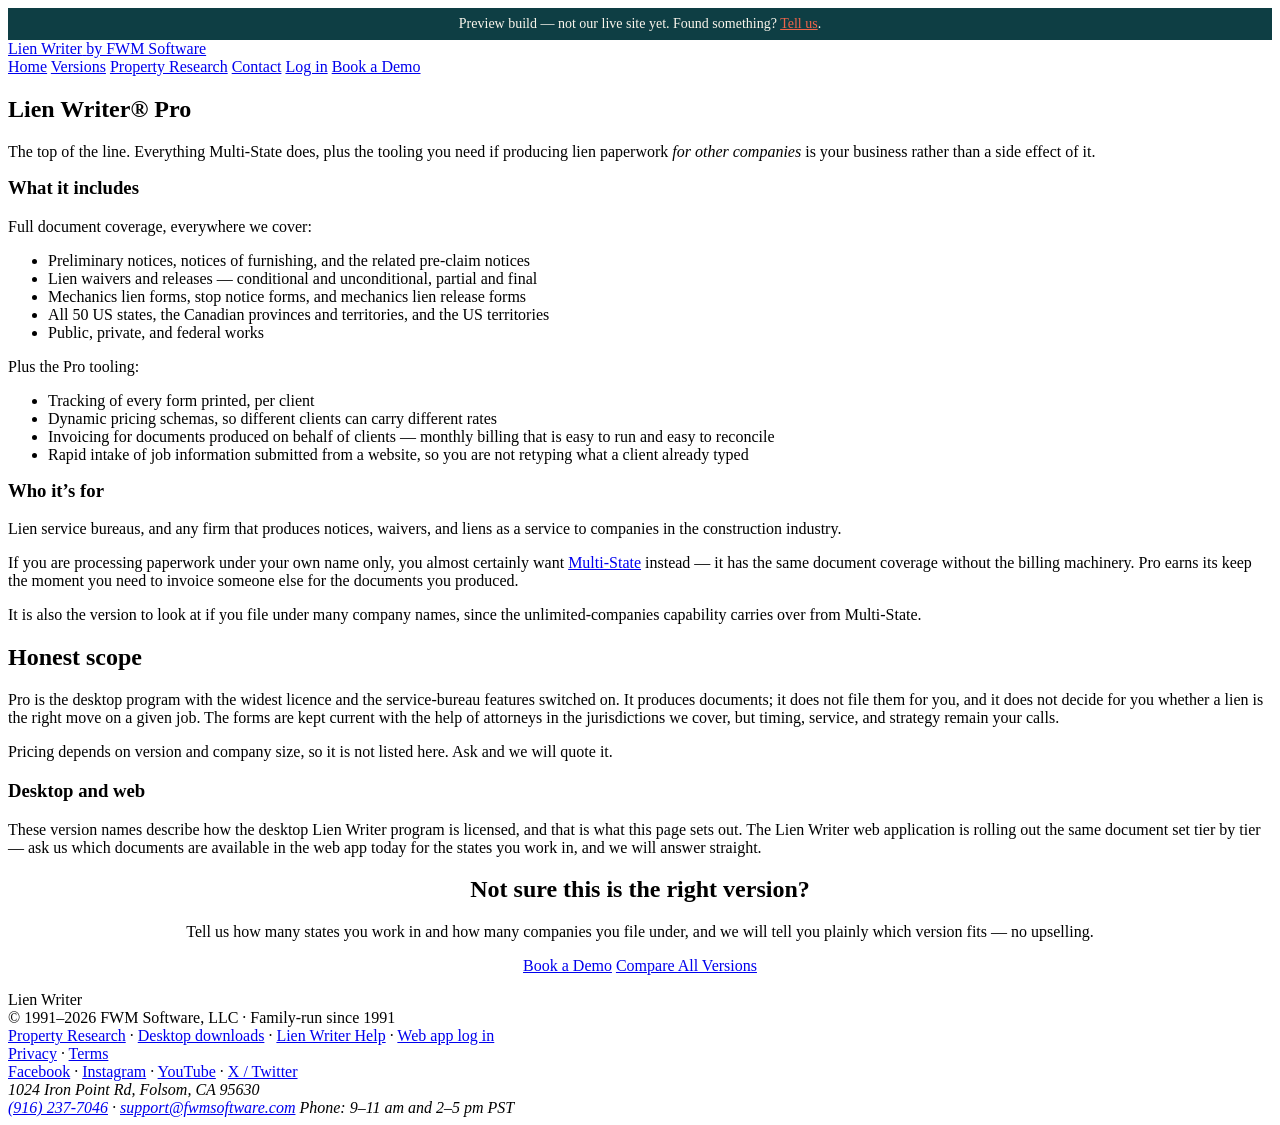
==== lien-writer-pro/index.html @ 01810f4b "Per-version product pages at the legacy URLs The legacy site had eight indexable, keyword-specific p" ====
<!DOCTYPE html>
<html lang="en">
<head>
  <meta name="robots" content="noindex, nofollow">
<meta charset="utf-8">
<meta name="viewport" content="width=device-width, initial-scale=1">
<title>Lien Writer&reg; Pro &mdash; Mechanics Lien Software for Lien Service Professionals | FWM Software</title>
<meta name="description" content="Lien Writer Pro: every mechanics-lien document for all 50 states, the Canadian provinces and territories, and the US territories, plus billing and invoicing tools for firms producing lien paperwork on behalf of clients.">
<link rel="preconnect" href="https://fonts.googleapis.com">
<link rel="preconnect" href="https://fonts.gstatic.com" crossorigin>
<link href="https://fonts.googleapis.com/css2?family=Outfit:wght@400;500;600;700&display=swap" rel="stylesheet">
<link rel="stylesheet" href="../styles.css">
</head>
<body>
  <div style="background:#0E3E44;color:#FAF5EC;text-align:center;padding:8px 16px;font-size:14px">Preview build — not our live site yet. Found something? <a href="../contact.html" style="color:#F0654A">Tell us</a>.</div>

<header class="site-header">
  <div class="shell header-inner">
    <a class="lockup" href="../index.html">
      <span class="lockup-name">Lien Writer</span>
      <span class="lockup-by">by FWM Software</span>
    </a>
    <nav class="site-nav" aria-label="Main">
      <a href="../index.html">Home</a>
      <a href="../versions.html">Versions</a>
      <a href="../property-research.html">Property Research</a>
      <a href="../contact.html">Contact</a>
      <a href="https://app.lienwriter.com">Log in</a>
      <a class="btn btn-accent" href="../contact.html">Book a Demo</a>
    </nav>
  </div>
</header>

<main>
  <section class="page-intro">
    <div class="shell">
      <h1>Lien Writer&reg; Pro</h1>
      <p>The top of the line. Everything Multi-State does, plus the tooling you need if producing lien paperwork <em>for other companies</em> is your business rather than a side effect of it.</p>
    </div>
  </section>

  <section class="section-tight">
    <div class="shell grid-2">
      <div class="card">
        <h3 style="margin-top:0">What it includes</h3>
        <p>Full document coverage, everywhere we cover:</p>
        <ul>
          <li>Preliminary notices, notices of furnishing, and the related pre-claim notices</li>
          <li>Lien waivers and releases &mdash; conditional and unconditional, partial and final</li>
          <li>Mechanics lien forms, stop notice forms, and mechanics lien release forms</li>
          <li>All 50 US states, the Canadian provinces and territories, and the US territories</li>
          <li>Public, private, and federal works</li>
        </ul>
        <p>Plus the Pro tooling:</p>
        <ul>
          <li>Tracking of every form printed, per client</li>
          <li>Dynamic pricing schemas, so different clients can carry different rates</li>
          <li>Invoicing for documents produced on behalf of clients &mdash; monthly billing that is easy to run and easy to reconcile</li>
          <li>Rapid intake of job information submitted from a website, so you are not retyping what a client already typed</li>
        </ul>
      </div>
      <div class="card">
        <h3 style="margin-top:0">Who it&rsquo;s for</h3>
        <p>Lien service bureaus, and any firm that produces notices, waivers, and liens as a service to companies in the construction industry.</p>
        <p>If you are processing paperwork under your own name only, you almost certainly want <a href="../multi-state/">Multi-State</a> instead &mdash; it has the same document coverage without the billing machinery. Pro earns its keep the moment you need to invoice someone else for the documents you produced.</p>
        <p>It is also the version to look at if you file under many company names, since the unlimited-companies capability carries over from Multi-State.</p>
      </div>
    </div>
  </section>

  <section class="section section-card">
    <div class="shell prose">
      <h2>Honest scope</h2>
      <p>Pro is the desktop program with the widest licence and the service-bureau features switched on. It produces documents; it does not file them for you, and it does not decide for you whether a lien is the right move on a given job. The forms are kept current with the help of attorneys in the jurisdictions we cover, but timing, service, and strategy remain your calls.</p>
      <p>Pricing depends on version and company size, so it is not listed here. Ask and we will quote it.</p>
      <div class="callout">
        <h3>Desktop and web</h3>
        <p>These version names describe how the desktop Lien Writer program is licensed, and that is what this page sets out. The Lien Writer web application is rolling out the same document set tier by tier &mdash; ask us which documents are available in the web app today for the states you work in, and we will answer straight.</p>
      </div>
    </div>
  </section>
  <section class="section">
    <div class="shell" style="text-align:center">
      <h2 class="section-title">Not sure this is the right version?</h2>
      <p class="section-sub">Tell us how many states you work in and how many companies you file under, and we will tell you plainly which version fits &mdash; no upselling.</p>
      <p style="margin-top:var(--space-6)">
        <a class="btn btn-accent btn-lg" href="../contact.html">Book a Demo</a>
        <a class="btn btn-outline btn-lg" href="../versions.html" style="margin-left:var(--space-3)">Compare All Versions</a>
      </p>
    </div>
  </section>

</main>

<footer class="site-footer">
  <div class="shell footer-inner">
    <div>
      <div class="lockup-name">Lien Writer</div>
      <div class="footer-line">&copy; 1991&ndash;2026 FWM Software, LLC &middot; Family-run since 1991</div>
    </div>
    <nav class="footer-line" aria-label="More from FWM Software">
      <a href="../property-research.html">Property Research</a> &middot;
      <a href="../downloads.html">Desktop downloads</a> &middot;
      <a href="https://www.lienwriterhelp.com/">Lien Writer Help</a> &middot;
      <a href="https://app.lienwriter.com">Web app log in</a><br>
      <a href="../privacy.html">Privacy</a> &middot;
      <a href="../terms.html">Terms</a>
    </nav>
    <nav class="footer-line" aria-label="Social">
      <a href="https://www.facebook.com/lienwriter" rel="noopener">Facebook</a> &middot;
      <a href="https://www.instagram.com/lienwritersoftware/" rel="noopener">Instagram</a> &middot;
      <a href="https://www.youtube.com/channel/UCjJ4qw9RENUGx04Q4GmMbog" rel="noopener">YouTube</a> &middot;
      <a href="https://twitter.com/Fmoore0001" rel="noopener">X / Twitter</a>
    </nav>
    <address>
      1024 Iron Point Rd, Folsom, CA 95630<br>
      <a href="tel:+19162377046">(916) 237-7046</a> &middot; <a href="mailto:support@fwmsoftware.com">support@fwmsoftware.com</a>
      <span class="footer-hours">Phone: 9&ndash;11 am and 2&ndash;5 pm PST</span>
    </address>
  </div>
</footer>

</body>
</html>
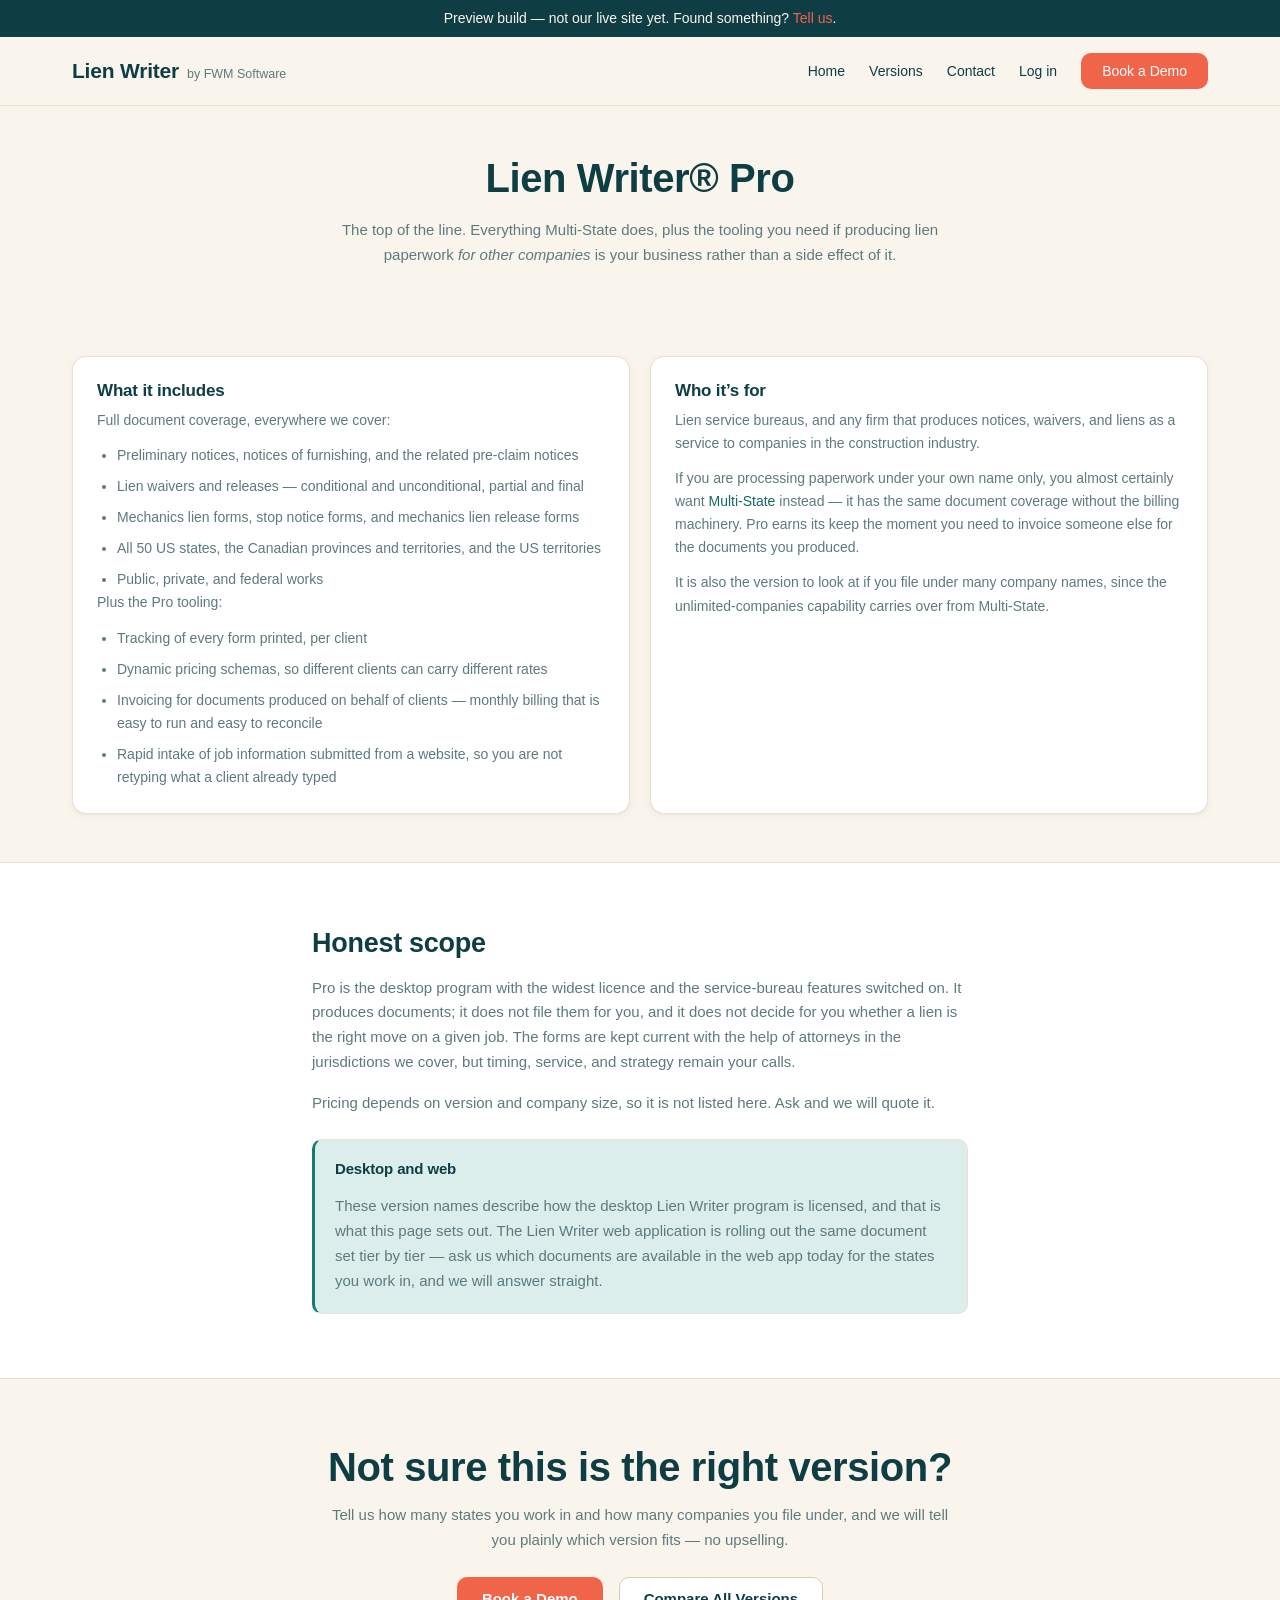
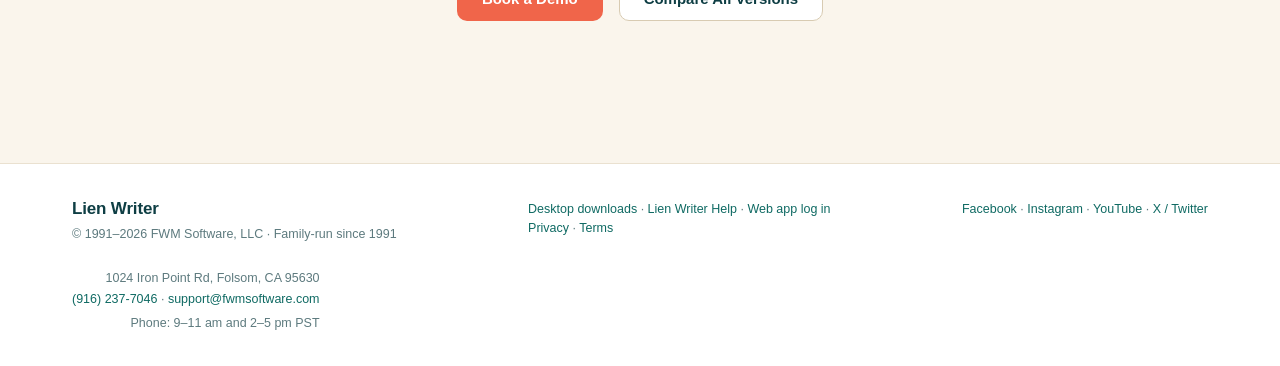
==== commit 33fd7093: "Remove Property Research: we do not offer this service The #316 audit shipped a priced Property Rese" ====
--- a/lien-writer-pro/index.html
+++ b/lien-writer-pro/index.html
@@ -23,7 +23,6 @@
     <nav class="site-nav" aria-label="Main">
       <a href="../index.html">Home</a>
       <a href="../versions.html">Versions</a>
-      <a href="../property-research.html">Property Research</a>
       <a href="../contact.html">Contact</a>
       <a href="https://app.lienwriter.com">Log in</a>
       <a class="btn btn-accent" href="../contact.html">Book a Demo</a>
@@ -99,7 +98,6 @@
       <div class="footer-line">&copy; 1991&ndash;2026 FWM Software, LLC &middot; Family-run since 1991</div>
     </div>
     <nav class="footer-line" aria-label="More from FWM Software">
-      <a href="../property-research.html">Property Research</a> &middot;
       <a href="../downloads.html">Desktop downloads</a> &middot;
       <a href="https://www.lienwriterhelp.com/">Lien Writer Help</a> &middot;
       <a href="https://app.lienwriter.com">Web app log in</a><br>
--- a/styles.css
+++ b/styles.css
@@ -0,0 +1,626 @@
+/* ============================================================
+   fwmsoftware.com — Harbor & Coral
+   Shared stylesheet built from the Lien Writer design tokens.
+   ============================================================ */
+
+:root {
+  /* --- Base palette: Harbor & Coral --- */
+  --sand: #FAF5EC;
+  --deep-harbor: #0E3E44;
+  --harbor-teal: #127C74;
+  --coral: #F0654A;
+  --sunshine: #F9C784;
+
+  /* --- Surfaces --- */
+  --surface-page: #FAF5EC;
+  --surface-card: #FFFFFF;
+  --surface-sidebar: #FDFAF4;
+  --surface-soft: #DCEEEC;
+
+  /* --- Text --- */
+  --text-body: #0E3E44;
+  --text-muted: #5D7A7E;
+  --text-inverse: #FFFFFF;
+  --text-on-primary: #FFFFFF;
+  --text-link: #0F6A63;
+
+  /* --- Brand --- */
+  --brand-primary: #127C74;
+  --brand-primary-hover: #0F6A63;
+  --brand-primary-active: #0C5952;
+  --brand-primary-soft: #DCEEEC;
+  --brand-accent: #F0654A;
+  --brand-accent-hover: #D9573D;
+  --brand-accent-active: #C24B33;
+  --brand-support: #F9C784;
+
+  /* --- Borders --- */
+  --border-default: #EAE1D0;
+  --border-strong: #D8CBB2;
+  --border-input: #D8CBB2;
+
+  /* --- Status (job lifecycle) --- */
+  --status-pending-bg: #FBEFD5;
+  --status-pending-fg: #91660D;
+  --status-processed-bg: #E7EBEE;
+  --status-processed-fg: #526471;
+  --status-submitted-bg: #DCEEEC;
+  --status-submitted-fg: #0F6A63;
+  --status-paid-bg: #E0F0E4;
+  --status-paid-fg: #2B6D45;
+
+  /* --- Feedback --- */
+  --success: #2B6D45;
+  --focus-ring: rgba(18, 124, 116, 0.3);
+
+  /* --- Dark marketing section: no --espresso token in colors.css,
+         so the compliance block uses Deep Harbor per the guide. --- */
+  --espresso: #0E3E44;
+
+  /* --- Type --- */
+  --font-display: 'Outfit', -apple-system, BlinkMacSystemFont, 'Segoe UI', sans-serif;
+  --font-ui: 'Outfit', -apple-system, BlinkMacSystemFont, 'Segoe UI', sans-serif;
+  --text-xs: 11.5px;
+  --text-sm: 12.5px;
+  --text-base: 14px;
+  --text-md: 15px;
+  --text-lg: 17px;
+  --text-xl: 21px;
+  --text-2xl: 27px;
+  --text-3xl: 40px;
+  --text-hero: 56px;
+  --leading-tight: 1.2;
+  --leading-normal: 1.5;
+  --leading-relaxed: 1.65;
+  --tracking-display: -0.01em;
+  --tracking-caps: 0.04em;
+
+  /* --- Space, radius, size --- */
+  --space-1: 4px;  --space-2: 8px;  --space-3: 12px; --space-4: 16px;
+  --space-5: 20px; --space-6: 24px; --space-8: 32px; --space-10: 40px;
+  --space-12: 48px; --space-16: 64px;
+  --radius-sm: 6px;
+  --radius-md: 10px;
+  --radius-lg: 14px;
+  --radius-pill: 999px;
+  --control-height: 36px;
+  --control-height-lg: 44px;
+
+  /* --- Effects --- */
+  --shadow-card: 0 1px 2px rgba(51, 38, 26, 0.04), 0 2px 8px rgba(51, 38, 26, 0.05);
+  --shadow-raised: 0 4px 16px rgba(51, 38, 26, 0.10);
+  --shadow-overlay: 0 12px 40px rgba(51, 38, 26, 0.18);
+  --duration-fast: 0.15s;
+  --duration-base: 0.2s;
+}
+
+/* ---------- Base ---------- */
+
+* { box-sizing: border-box; }
+
+body {
+  margin: 0;
+  background: var(--surface-page);
+  font-family: var(--font-ui);
+  color: var(--text-body);
+  font-size: var(--text-base);
+  line-height: var(--leading-normal);
+  -webkit-font-smoothing: antialiased;
+  text-rendering: optimizeLegibility;
+}
+
+a { color: var(--text-link); text-decoration: none; }
+a:hover { color: var(--brand-primary-hover); text-decoration: underline; }
+
+h1, h2, h3 {
+  font-family: var(--font-display);
+  letter-spacing: var(--tracking-display);
+  line-height: var(--leading-tight);
+  margin: 0;
+}
+
+.shell {
+  max-width: 1200px;
+  margin: 0 auto;
+  padding-left: var(--space-8);
+  padding-right: var(--space-8);
+}
+
+/* ---------- Buttons ---------- */
+
+.btn {
+  display: inline-flex;
+  align-items: center;
+  justify-content: center;
+  height: var(--control-height);
+  padding: 0 var(--space-5);
+  border-radius: var(--radius-md);
+  border: 1px solid transparent;
+  font-family: var(--font-ui);
+  font-size: var(--text-base);
+  font-weight: 600;
+  cursor: pointer;
+  white-space: nowrap;
+  transition: background var(--duration-fast) ease, border-color var(--duration-fast) ease, color var(--duration-fast) ease;
+}
+.btn:hover { text-decoration: none; }
+.btn-lg { height: var(--control-height-lg); padding: 0 var(--space-6); font-size: var(--text-md); }
+
+.btn-primary { background: var(--brand-primary); color: var(--text-on-primary); }
+.btn-primary:hover { background: var(--brand-primary-hover); color: var(--text-on-primary); }
+.btn-primary:active { background: var(--brand-primary-active); }
+
+/* Coral — the strongest CTA only */
+.btn-accent { background: var(--brand-accent); color: var(--text-on-primary); }
+.btn-accent:hover { background: var(--brand-accent-hover); color: var(--text-on-primary); }
+.btn-accent:active { background: var(--brand-accent-active); }
+
+.btn-outline { background: var(--surface-card); border-color: var(--border-strong); color: var(--text-body); }
+.btn-outline:hover { border-color: var(--brand-primary); color: var(--brand-primary); }
+
+.btn:focus-visible, input:focus-visible, textarea:focus-visible {
+  outline: none;
+  border-color: var(--brand-primary);
+  box-shadow: 0 0 0 3px var(--focus-ring);
+}
+
+/* ---------- Header ---------- */
+
+.site-header {
+  background: var(--surface-page);
+  border-bottom: 1px solid var(--border-default);
+}
+.header-inner {
+  display: flex;
+  align-items: center;
+  justify-content: space-between;
+  gap: var(--space-6);
+  flex-wrap: wrap;
+  padding-top: var(--space-4);
+  padding-bottom: var(--space-4);
+}
+.lockup { display: inline-flex; align-items: baseline; gap: var(--space-2); }
+.lockup:hover { text-decoration: none; }
+.lockup-name {
+  font-family: var(--font-display);
+  font-size: var(--text-xl);
+  font-weight: 600;
+  letter-spacing: var(--tracking-display);
+  color: var(--text-body);
+}
+.lockup-by { font-size: var(--text-sm); color: var(--text-muted); }
+
+.site-nav { display: flex; align-items: center; gap: var(--space-6); flex-wrap: wrap; }
+.site-nav > a { font-weight: 500; color: var(--text-body); }
+.site-nav > a:hover { color: var(--brand-primary); text-decoration: none; }
+.site-nav > a[aria-current="page"] { color: var(--brand-primary); }
+.site-nav .btn { color: var(--text-on-primary); }
+
+/* ---------- Sections ---------- */
+
+.section { padding: var(--space-16) 0; }
+.section-tight { padding: var(--space-12) 0; }
+.section-card {
+  background: var(--surface-card);
+  border-top: 1px solid var(--border-default);
+  border-bottom: 1px solid var(--border-default);
+}
+.section-title {
+  text-align: center;
+  font-size: var(--text-3xl);
+  font-weight: 600;
+}
+.section-sub {
+  margin: var(--space-3) auto 0;
+  max-width: 620px;
+  text-align: center;
+  color: var(--text-muted);
+  font-size: var(--text-md);
+  line-height: var(--leading-relaxed);
+}
+
+/* ---------- Hero ---------- */
+
+.hero { padding: var(--space-12) 0 var(--space-16); text-align: center; }
+.hero h1 {
+  margin: 0 auto;
+  max-width: 820px;
+  font-size: var(--text-hero);
+  font-weight: 600;
+  line-height: 1.08;
+}
+.hero-sub {
+  margin: var(--space-5) auto 0;
+  max-width: 560px;
+  font-size: var(--text-lg);
+  color: var(--text-muted);
+  line-height: var(--leading-relaxed);
+}
+.hero-ctas {
+  display: flex;
+  gap: var(--space-3);
+  justify-content: center;
+  flex-wrap: wrap;
+  margin-top: var(--space-8);
+}
+
+/* Browser frame + app mock */
+.browser-frame {
+  margin: var(--space-12) auto 0;
+  max-width: 980px;
+  border-radius: var(--radius-lg);
+  border: 1px solid var(--border-default);
+  box-shadow: var(--shadow-overlay);
+  overflow: hidden;
+  background: var(--surface-card);
+  text-align: left;
+}
+.browser-bar {
+  display: flex;
+  align-items: center;
+  gap: 6px;
+  padding: 10px 14px;
+  border-bottom: 1px solid var(--border-default);
+  background: var(--surface-page);
+}
+.browser-dot { width: 10px; height: 10px; border-radius: 50%; }
+.browser-dot.d1 { background: #E86A4E; }
+.browser-dot.d2 { background: #E89B2E; }
+.browser-dot.d3 { background: #7FA98C; }
+.browser-url { margin-left: var(--space-3); font-size: var(--text-sm); color: var(--text-muted); }
+
+.app-mock { display: flex; min-height: 430px; font-size: var(--text-sm); }
+.mock-sidebar {
+  width: 184px;
+  flex-shrink: 0;
+  background: var(--surface-sidebar);
+  border-right: 1px solid var(--border-default);
+  padding: var(--space-4) var(--space-3);
+}
+.mock-lockup { padding: 0 var(--space-2) var(--space-4); }
+.mock-lockup strong {
+  display: block;
+  font-family: var(--font-display);
+  font-size: var(--text-lg);
+  font-weight: 600;
+  letter-spacing: var(--tracking-display);
+}
+.mock-lockup span { font-size: var(--text-xs); color: var(--text-muted); }
+.mock-nav { display: flex; flex-direction: column; gap: 2px; }
+.mock-nav span {
+  padding: 7px var(--space-2);
+  border-radius: var(--radius-sm);
+  color: var(--text-muted);
+  font-weight: 500;
+}
+.mock-nav .active { background: var(--surface-soft); color: var(--text-link); font-weight: 600; }
+
+.mock-main { flex: 1; background: var(--surface-page); padding: var(--space-4); min-width: 0; }
+.mock-title { font-family: var(--font-display); font-size: var(--text-md); font-weight: 600; margin-bottom: var(--space-3); }
+.mock-stats { display: grid; grid-template-columns: repeat(3, 1fr); gap: var(--space-3); }
+.mock-stat {
+  background: var(--surface-card);
+  border: 1px solid var(--border-default);
+  border-radius: var(--radius-md);
+  padding: var(--space-3) var(--space-4);
+  box-shadow: var(--shadow-card);
+}
+.mock-stat b {
+  display: block;
+  font-family: var(--font-display);
+  font-size: var(--text-xl);
+  font-weight: 600;
+}
+.mock-stat span { color: var(--text-muted); font-size: var(--text-xs); }
+
+.mock-table {
+  margin-top: var(--space-3);
+  background: var(--surface-card);
+  border: 1px solid var(--border-default);
+  border-radius: var(--radius-md);
+  box-shadow: var(--shadow-card);
+  overflow: hidden;
+}
+.mock-row {
+  display: grid;
+  grid-template-columns: 2.2fr 0.7fr 1fr 1.1fr;
+  gap: var(--space-2);
+  align-items: center;
+  padding: 0 var(--space-4);
+  height: 42px;
+  border-top: 1px solid var(--border-default);
+}
+.mock-row:first-child {
+  border-top: none;
+  height: 34px;
+  font-size: var(--text-xs);
+  font-weight: 600;
+  text-transform: uppercase;
+  letter-spacing: var(--tracking-caps);
+  color: var(--text-muted);
+}
+.mock-amount { text-align: right; font-variant-numeric: tabular-nums; }
+.mock-row .mock-amount:nth-child(3) { text-align: right; }
+
+.pill {
+  justify-self: end;
+  display: inline-block;
+  padding: 2px 10px;
+  border-radius: var(--radius-pill);
+  font-size: var(--text-xs);
+  font-weight: 600;
+}
+.pill-pending { background: var(--status-pending-bg); color: var(--status-pending-fg); }
+.pill-processed { background: var(--status-processed-bg); color: var(--status-processed-fg); }
+.pill-submitted { background: var(--status-submitted-bg); color: var(--status-submitted-fg); }
+.pill-paid { background: var(--status-paid-bg); color: var(--status-paid-fg); }
+
+/* ---------- Trust bar ---------- */
+
+.trust-grid {
+  display: grid;
+  grid-template-columns: repeat(3, 1fr);
+  gap: var(--space-6);
+  text-align: center;
+  padding: var(--space-6) 0;
+}
+.trust-grid b {
+  display: block;
+  font-family: var(--font-display);
+  font-size: var(--text-2xl);
+  font-weight: 600;
+}
+.trust-grid span { font-size: var(--text-sm); color: var(--text-muted); }
+
+/* ---------- Cards & grids ---------- */
+
+.grid-3 { display: grid; grid-template-columns: repeat(3, 1fr); gap: var(--space-5); margin-top: var(--space-10); }
+.grid-2 { display: grid; grid-template-columns: repeat(2, 1fr); gap: var(--space-5); margin-top: var(--space-10); }
+
+.card {
+  background: var(--surface-card);
+  border: 1px solid var(--border-default);
+  border-radius: var(--radius-lg);
+  padding: var(--space-6);
+  box-shadow: var(--shadow-card);
+}
+.card h3 { font-size: var(--text-lg); font-weight: 700; margin: var(--space-4) 0 var(--space-2); }
+.card p { margin: 0; color: var(--text-muted); line-height: var(--leading-relaxed); }
+
+.step-badge {
+  display: inline-flex;
+  align-items: center;
+  justify-content: center;
+  width: 44px;
+  height: 44px;
+  border-radius: 50%;
+  background: var(--brand-primary-soft);
+  color: var(--text-link);
+  font-family: var(--font-display);
+  font-size: var(--text-lg);
+  font-weight: 600;
+}
+
+/* Feature grid tiles sit on sand inside the white band */
+.feature {
+  background: var(--surface-page);
+  border: 1px solid var(--border-default);
+  border-radius: var(--radius-md);
+  padding: var(--space-5);
+  box-shadow: none;
+}
+.feature h3 { margin: 0 0 var(--space-1); font-size: var(--text-md); font-weight: 700; }
+.tag-soon {
+  margin-left: var(--space-2);
+  vertical-align: 2px;
+  display: inline-block;
+  padding: 2px 8px;
+  border-radius: var(--radius-pill);
+  font-size: var(--text-xs);
+  font-weight: 600;
+  background: var(--status-pending-bg);
+  color: var(--status-pending-fg);
+}
+
+/* ---------- Testimonials ---------- */
+
+.quote-card { margin: 0; }
+.quote-card blockquote {
+  margin: 0;
+  font-family: var(--font-display);
+  font-size: var(--text-xl);
+  font-weight: 500;
+  line-height: 1.45;
+}
+.quote-card figcaption { margin-top: var(--space-4); font-size: var(--text-sm); color: var(--text-muted); }
+.quote-card figcaption strong { color: var(--text-body); font-weight: 700; }
+
+/* ---------- Compliance (the one dark section) ---------- */
+
+.compliance { background: var(--espresso); color: var(--text-inverse); }
+.compliance-inner {
+  display: grid;
+  grid-template-columns: 1.2fr 1fr;
+  gap: var(--space-12);
+  align-items: center;
+  padding: var(--space-16) 0;
+}
+.compliance h2 { font-size: var(--text-3xl); font-weight: 600; }
+.compliance p {
+  margin: var(--space-4) 0 0;
+  max-width: 520px;
+  font-size: var(--text-md);
+  line-height: var(--leading-relaxed);
+  opacity: 0.82;
+}
+.compliance-stats { display: grid; grid-template-columns: 1fr 1fr; gap: var(--space-3); }
+.compliance-stat {
+  border: 1px solid rgba(255, 255, 255, 0.18);
+  border-radius: var(--radius-md);
+  padding: var(--space-4);
+}
+.compliance-stat b {
+  display: block;
+  font-family: var(--font-display);
+  font-size: var(--text-2xl);
+  font-weight: 600;
+}
+.compliance-stat span { font-size: var(--text-sm); opacity: 0.75; }
+
+/* ---------- Forms ---------- */
+
+.form-card { max-width: 620px; margin: 0 auto; padding: var(--space-8); }
+.form-card h2 { text-align: center; font-size: var(--text-2xl); font-weight: 600; }
+.form-card .form-lede {
+  margin: var(--space-2) 0 var(--space-6);
+  text-align: center;
+  color: var(--text-muted);
+}
+.form-grid { display: grid; grid-template-columns: 1fr 1fr; gap: var(--space-4); }
+.field { display: flex; flex-direction: column; gap: var(--space-1); margin-bottom: var(--space-4); }
+.field label { font-size: var(--text-sm); font-weight: 600; }
+.field input, .field textarea {
+  font-family: var(--font-ui);
+  font-size: var(--text-base);
+  color: var(--text-body);
+  background: var(--surface-card);
+  border: 1px solid var(--border-input);
+  border-radius: var(--radius-md);
+  height: var(--control-height);
+  padding: 0 var(--space-3);
+  transition: border-color var(--duration-fast) ease, box-shadow var(--duration-fast) ease;
+}
+.field textarea { height: auto; min-height: 96px; padding: var(--space-2) var(--space-3); resize: vertical; }
+.form-note {
+  margin-top: var(--space-4);
+  text-align: center;
+  font-weight: 600;
+  color: var(--success);
+}
+
+/* ---------- Page intros & contact ---------- */
+
+.page-intro { padding: var(--space-12) 0 0; text-align: center; }
+.page-intro h1 { font-size: var(--text-3xl); font-weight: 600; }
+.page-intro p {
+  margin: var(--space-4) auto 0;
+  max-width: 640px;
+  color: var(--text-muted);
+  font-size: var(--text-md);
+  line-height: var(--leading-relaxed);
+}
+
+.contact-list { list-style: none; margin: var(--space-5) 0 0; padding: 0; }
+.contact-list li { margin-bottom: var(--space-3); }
+.contact-list .contact-label {
+  display: block;
+  font-size: var(--text-xs);
+  font-weight: 600;
+  text-transform: uppercase;
+  letter-spacing: var(--tracking-caps);
+  color: var(--text-muted);
+}
+.contact-list .contact-value { font-size: var(--text-md); font-weight: 500; }
+
+.version-cta { margin-top: var(--space-5); }
+.card .lede { color: var(--text-body); font-weight: 500; margin-bottom: var(--space-2); }
+
+/* Lists inside cards read as prose, not as UI */
+.card ul {
+  margin: var(--space-3) 0 0;
+  padding-left: var(--space-5);
+  color: var(--text-muted);
+  line-height: var(--leading-relaxed);
+}
+.card li { margin-bottom: var(--space-2); }
+.card li:last-child { margin-bottom: 0; }
+.card p + p { margin-top: var(--space-3); }
+
+/* ---------- Callout: advisory and placeholder notices ---------- */
+
+.callout {
+  background: var(--brand-primary-soft);
+  border: 1px solid var(--border-default);
+  border-left: 3px solid var(--brand-primary);
+  border-radius: var(--radius-md);
+  padding: var(--space-5);
+  margin-top: var(--space-6);
+}
+.callout h3 { font-size: var(--text-md); font-weight: 700; margin: 0 0 var(--space-2); }
+.callout p { margin: 0; color: var(--text-body); line-height: var(--leading-relaxed); }
+.callout p + p { margin-top: var(--space-3); }
+
+/* ---------- Price tiles ---------- */
+
+.price-grid { display: grid; grid-template-columns: 1fr 1fr; gap: var(--space-5); margin-top: var(--space-8); }
+.price {
+  background: var(--surface-card);
+  border: 1px solid var(--border-default);
+  border-radius: var(--radius-lg);
+  padding: var(--space-6);
+  box-shadow: var(--shadow-card);
+  text-align: center;
+}
+.price b {
+  display: block;
+  font-family: var(--font-display);
+  font-size: var(--text-3xl);
+  font-weight: 600;
+}
+.price span { color: var(--text-muted); font-size: var(--text-sm); }
+
+/* ---------- Prose blocks (legal, downloads, long copy) ---------- */
+
+.prose { max-width: 720px; margin: 0 auto; }
+.prose h2 { font-size: var(--text-2xl); font-weight: 600; margin-top: var(--space-10); }
+.prose h2:first-child { margin-top: 0; }
+.prose p, .prose li { color: var(--text-muted); font-size: var(--text-md); line-height: var(--leading-relaxed); }
+.prose p { margin: var(--space-4) 0 0; }
+.prose ul { margin: var(--space-4) 0 0; padding-left: var(--space-6); }
+.prose li { margin-bottom: var(--space-2); }
+
+/* ---------- Footer ---------- */
+
+.site-footer {
+  border-top: 1px solid var(--border-default);
+  background: var(--surface-card);
+  margin-top: var(--space-16);
+}
+.footer-inner {
+  display: flex;
+  align-items: flex-start;
+  justify-content: space-between;
+  gap: var(--space-6);
+  flex-wrap: wrap;
+  padding-top: var(--space-8);
+  padding-bottom: var(--space-8);
+}
+.footer-inner .lockup-name { font-size: var(--text-lg); }
+.footer-line { margin-top: var(--space-1); font-size: var(--text-sm); color: var(--text-muted); }
+.footer-hours { display: block; margin-top: var(--space-1); }
+.site-footer address {
+  font-style: normal;
+  font-size: var(--text-sm);
+  color: var(--text-muted);
+  text-align: right;
+  line-height: var(--leading-relaxed);
+}
+
+/* ---------- Responsive ---------- */
+
+@media (max-width: 920px) {
+  .hero h1 { font-size: var(--text-3xl); }
+  .section-title, .compliance h2, .page-intro h1 { font-size: var(--text-2xl); }
+  .grid-3, .trust-grid { grid-template-columns: 1fr 1fr; }
+  .compliance-inner { grid-template-columns: 1fr; gap: var(--space-8); }
+  .mock-sidebar { display: none; }
+}
+
+@media (max-width: 620px) {
+  .shell { padding-left: var(--space-4); padding-right: var(--space-4); }
+  .grid-3, .grid-2, .trust-grid, .form-grid, .mock-stats, .price-grid { grid-template-columns: 1fr; }
+  .mock-row { grid-template-columns: 1.8fr 0.6fr 1fr; }
+  .mock-row .mock-amount { display: none; }
+  .footer-inner { flex-direction: column; }
+  .site-footer address { text-align: left; }
+}
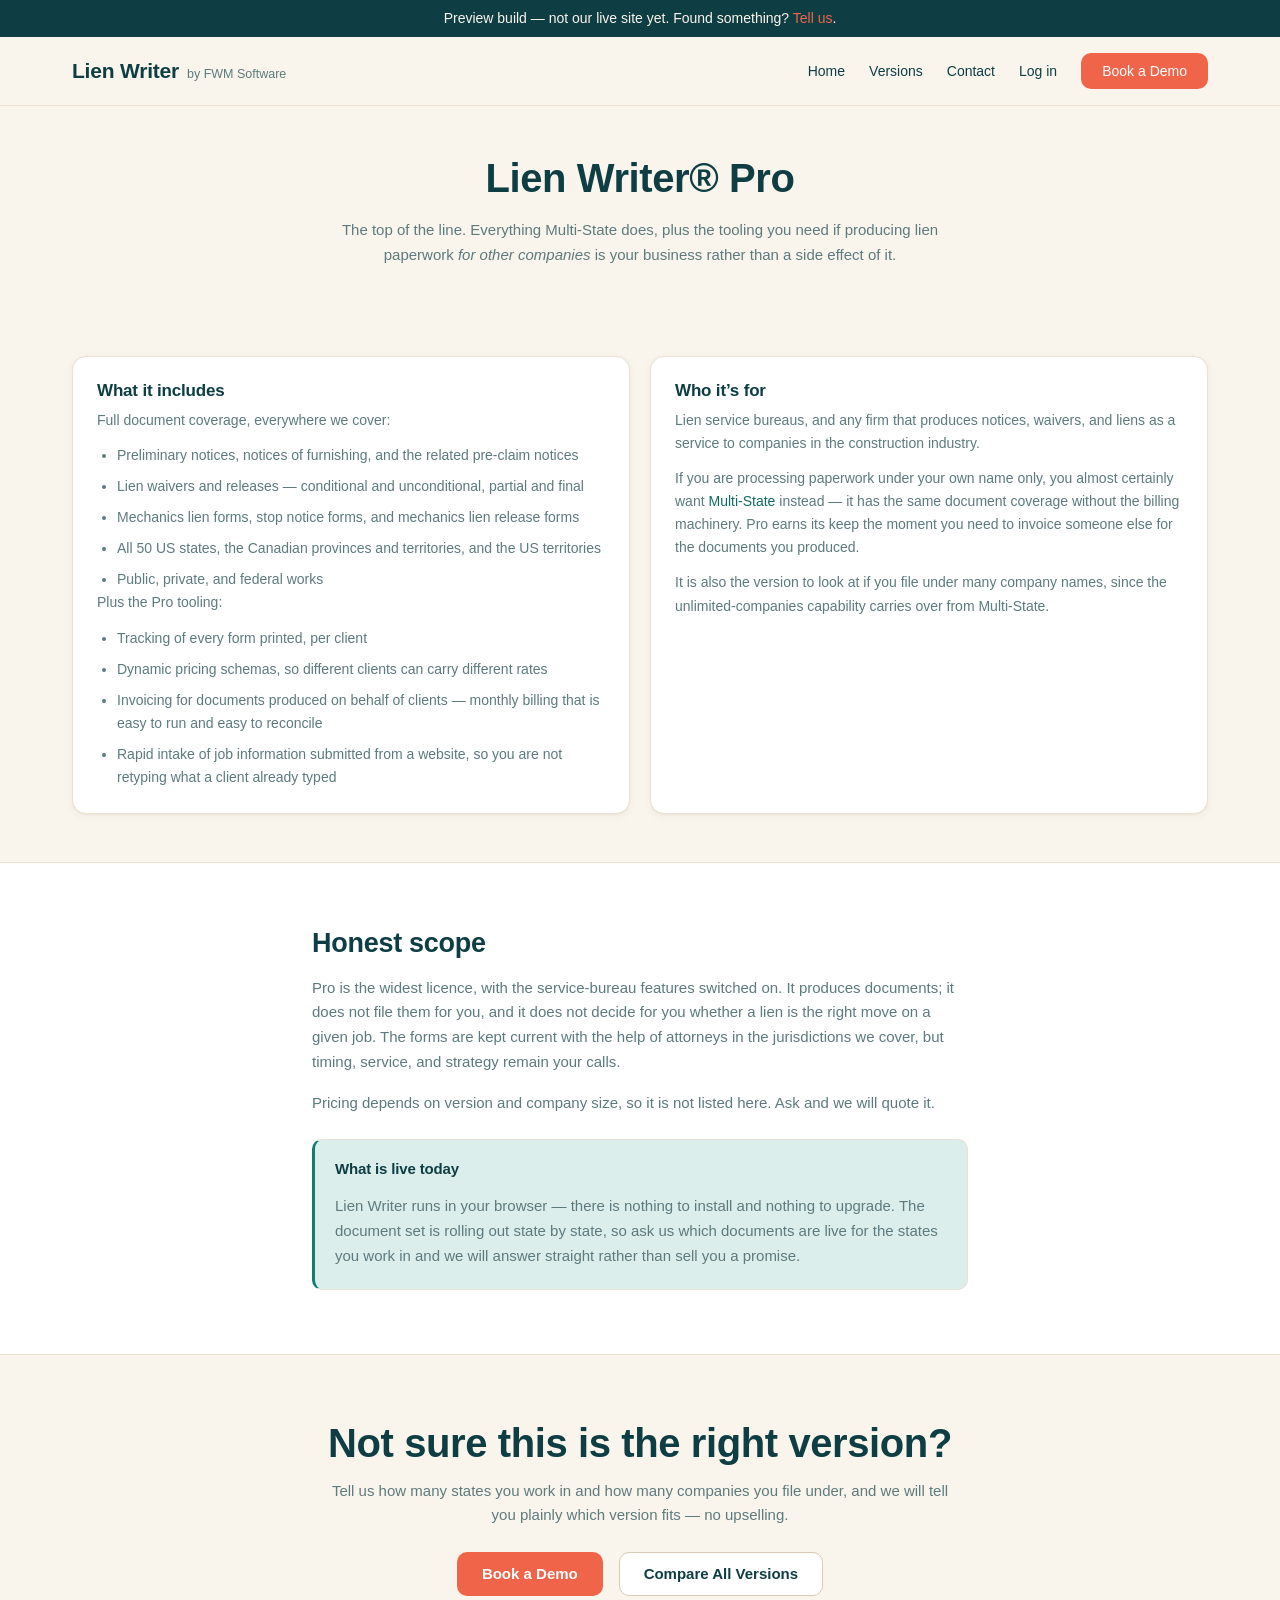
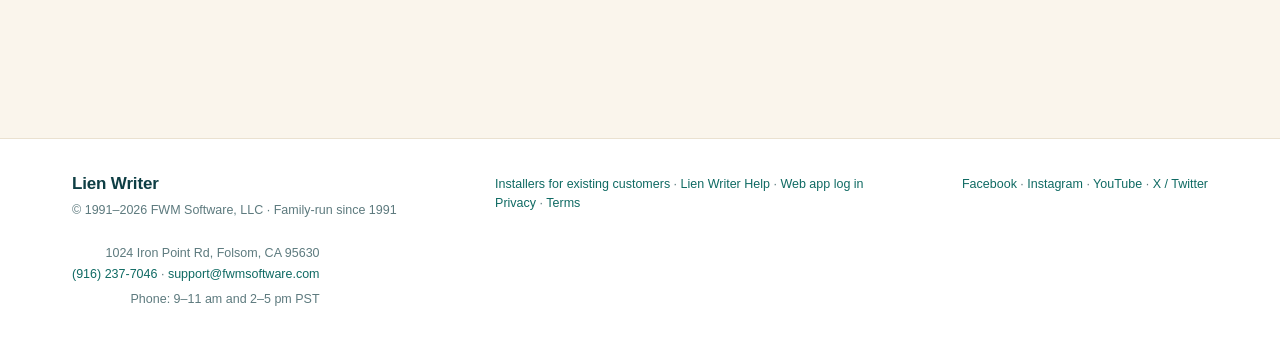
==== commit 44eeb502: "Web-only rebuild: home page, version pages, Cloudflare Pages config Franklin, 2026-08-03: only the w" ====
--- a/lien-writer-pro/index.html
+++ b/lien-writer-pro/index.html
@@ -70,11 +70,11 @@
   <section class="section section-card">
     <div class="shell prose">
       <h2>Honest scope</h2>
-      <p>Pro is the desktop program with the widest licence and the service-bureau features switched on. It produces documents; it does not file them for you, and it does not decide for you whether a lien is the right move on a given job. The forms are kept current with the help of attorneys in the jurisdictions we cover, but timing, service, and strategy remain your calls.</p>
+      <p>Pro is the widest licence, with the service-bureau features switched on. It produces documents; it does not file them for you, and it does not decide for you whether a lien is the right move on a given job. The forms are kept current with the help of attorneys in the jurisdictions we cover, but timing, service, and strategy remain your calls.</p>
       <p>Pricing depends on version and company size, so it is not listed here. Ask and we will quote it.</p>
       <div class="callout">
-        <h3>Desktop and web</h3>
-        <p>These version names describe how the desktop Lien Writer program is licensed, and that is what this page sets out. The Lien Writer web application is rolling out the same document set tier by tier &mdash; ask us which documents are available in the web app today for the states you work in, and we will answer straight.</p>
+        <h3>What is live today</h3>
+        <p>Lien Writer runs in your browser &mdash; there is nothing to install and nothing to upgrade. The document set is rolling out state by state, so ask us which documents are live for the states you work in and we will answer straight rather than sell you a promise.</p>
       </div>
     </div>
   </section>
@@ -98,7 +98,7 @@
       <div class="footer-line">&copy; 1991&ndash;2026 FWM Software, LLC &middot; Family-run since 1991</div>
     </div>
     <nav class="footer-line" aria-label="More from FWM Software">
-      <a href="../downloads.html">Desktop downloads</a> &middot;
+      <a href="../downloads.html">Installers for existing customers</a> &middot;
       <a href="https://www.lienwriterhelp.com/">Lien Writer Help</a> &middot;
       <a href="https://app.lienwriter.com">Web app log in</a><br>
       <a href="../privacy.html">Privacy</a> &middot;
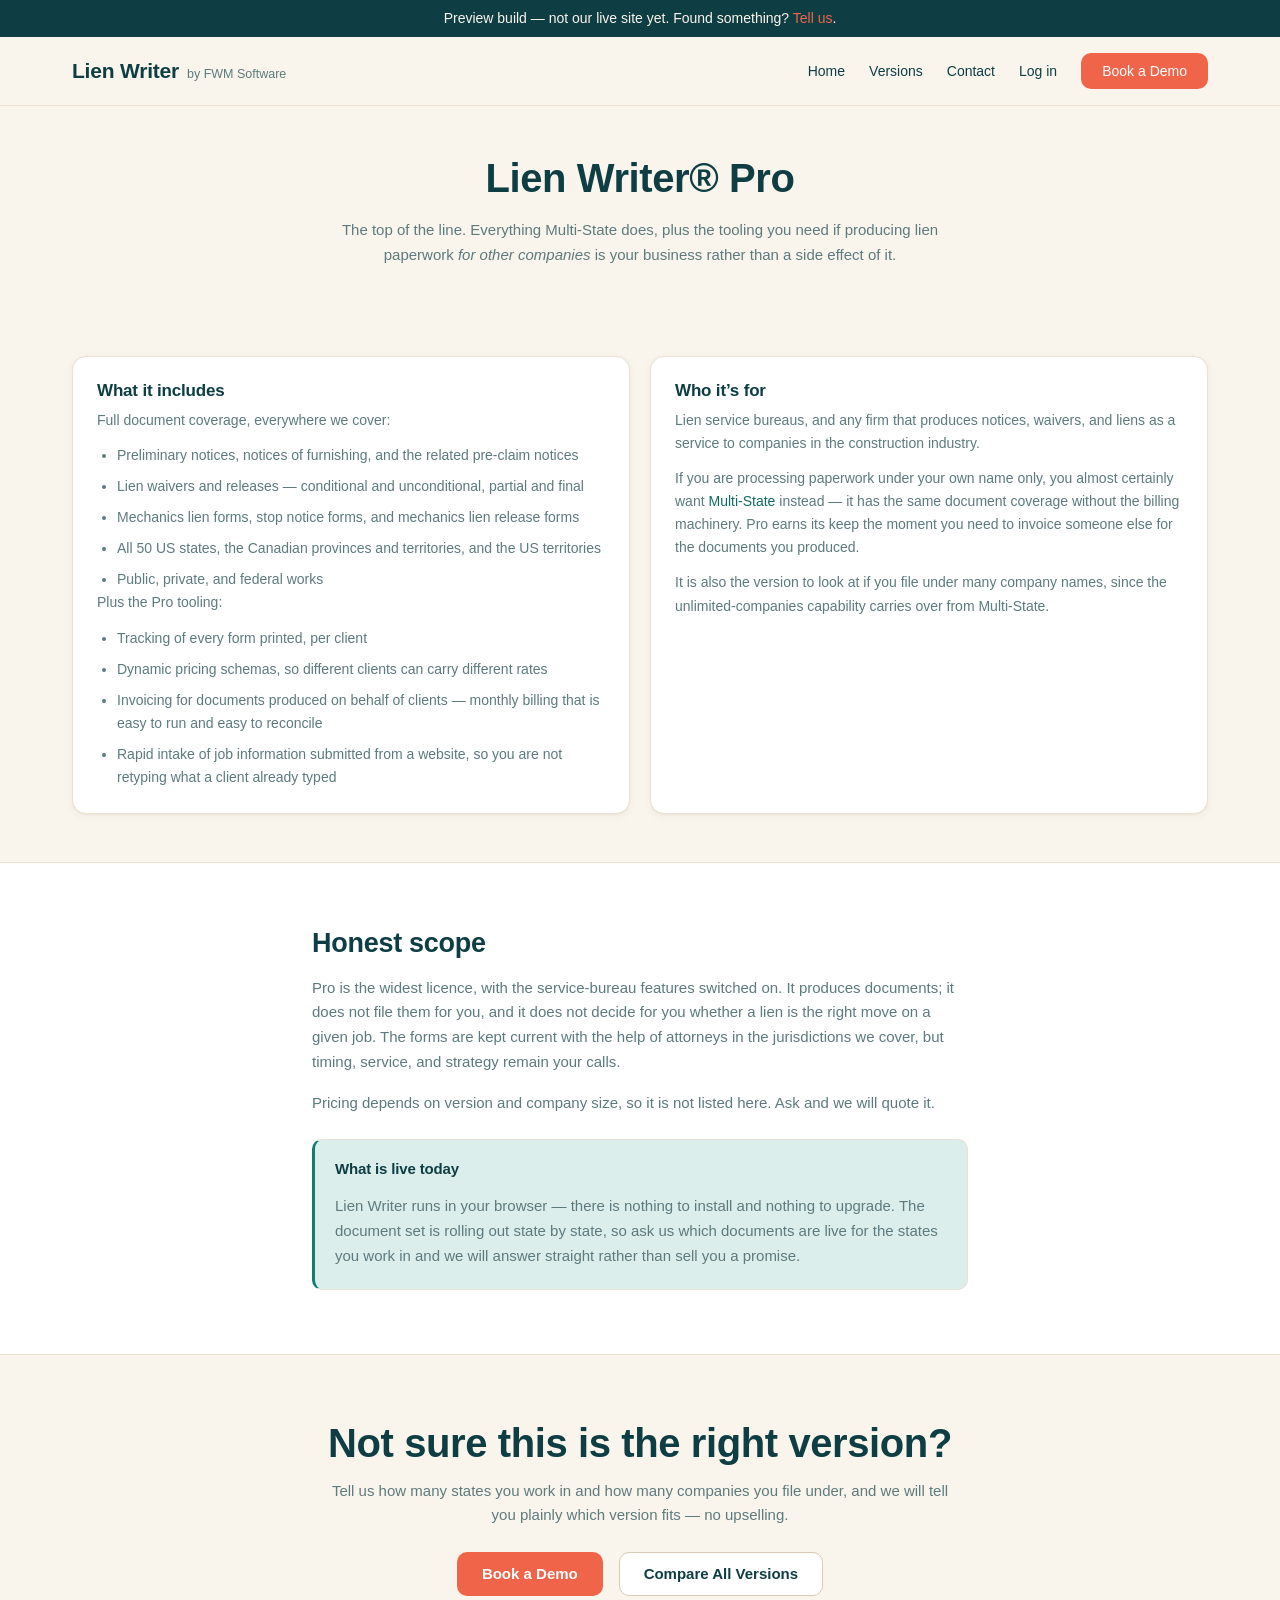
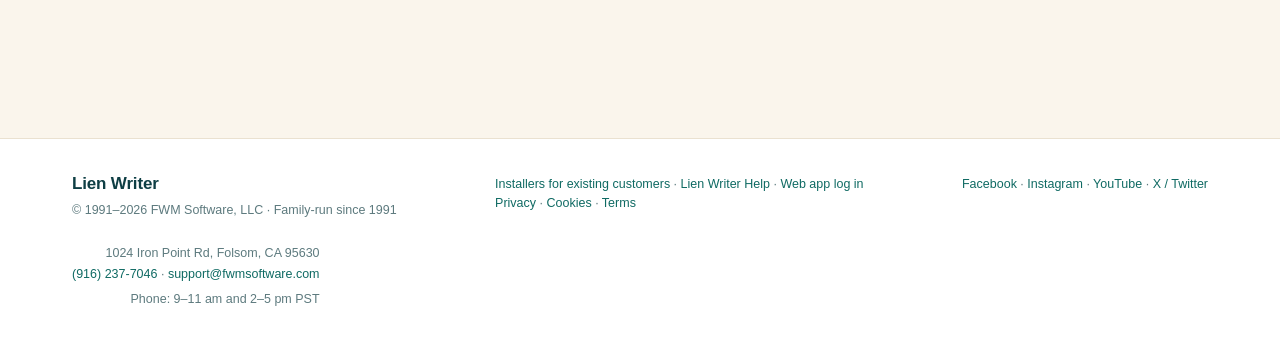
==== commit 85df6530: "Publish the Termly privacy, cookie and terms pages Replaces the two honest placeholders with the rea" ====
--- a/lien-writer-pro/index.html
+++ b/lien-writer-pro/index.html
@@ -102,6 +102,7 @@
       <a href="https://www.lienwriterhelp.com/">Lien Writer Help</a> &middot;
       <a href="https://app.lienwriter.com">Web app log in</a><br>
       <a href="../privacy.html">Privacy</a> &middot;
+      <a href="../cookies.html">Cookies</a> &middot;
       <a href="../terms.html">Terms</a>
     </nav>
     <nav class="footer-line" aria-label="Social">
--- a/styles.css
+++ b/styles.css
@@ -579,6 +579,33 @@
 .prose ul { margin: var(--space-4) 0 0; padding-left: var(--space-6); }
 .prose li { margin-bottom: var(--space-2); }
 
+/* ---------- Termly legal embeds (privacy / cookies / terms) ---------- */
+
+/* Termly injects an iframe that reports its own height, so the container is
+   deliberately unconstrained — a fixed height here would clip the document
+   or strand a second scrollbar inside the page. */
+.legal-embed {
+  max-width: 820px;
+  margin: 0 auto;
+  background: var(--surface-card, #fff);
+  border: 1px solid var(--border-default);
+  border-radius: 10px;
+  padding: var(--space-6);
+}
+.legal-embed iframe { width: 100%; border: 0; display: block; }
+.legal-embed p { color: var(--text-muted); line-height: var(--leading-relaxed); margin: 0; }
+
+.legal-fallback {
+  max-width: 820px;
+  margin: var(--space-4) auto 0;
+  color: var(--text-muted);
+  font-size: var(--text-sm);
+  line-height: var(--leading-relaxed);
+}
+
+/* The callout on a legal page sits under the embed, not in a .prose column. */
+.section-tight > .shell > .callout { max-width: 820px; margin: var(--space-8) auto 0; }
+
 /* ---------- Footer ---------- */
 
 .site-footer {
